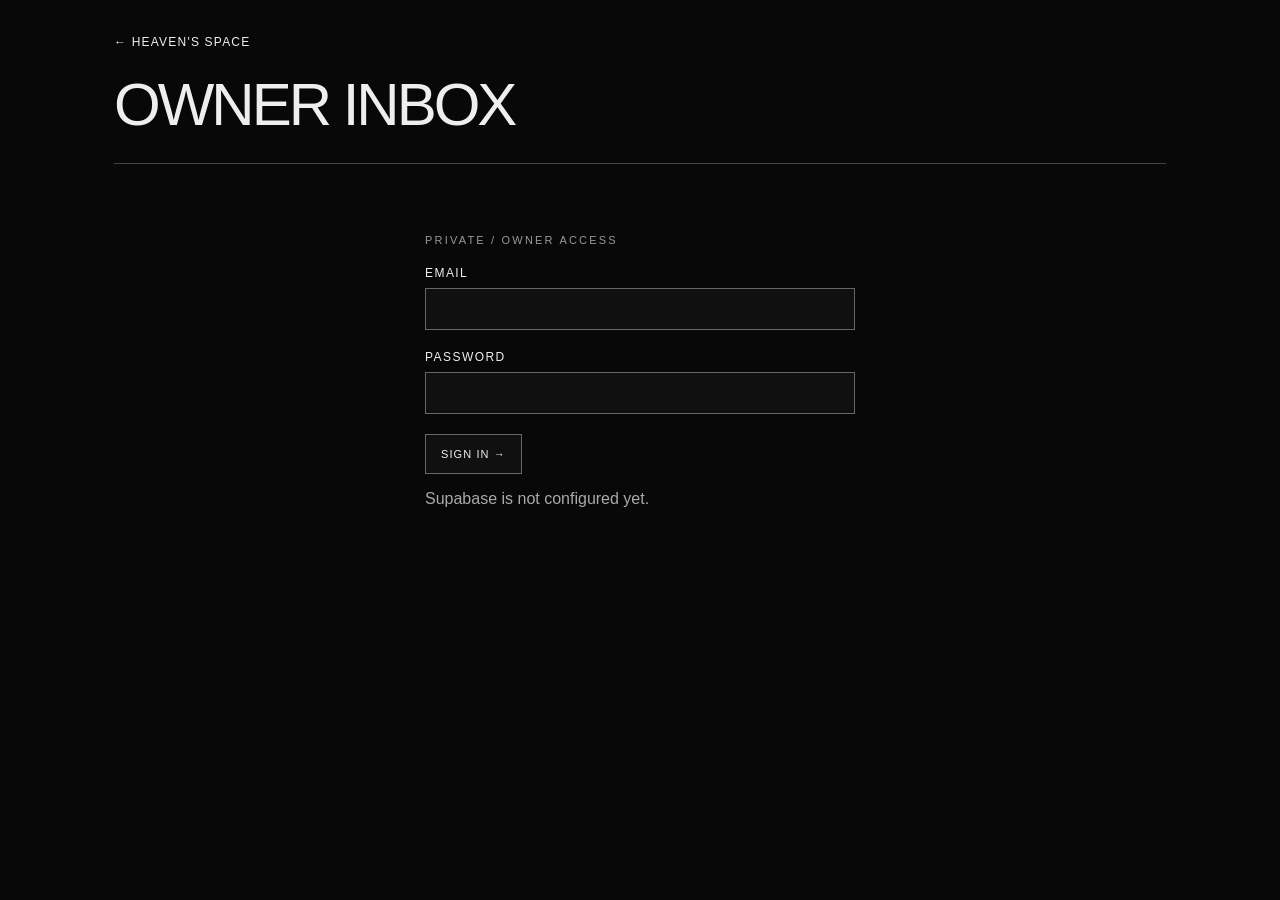
==== owner/index.html @ b5158f48 "Publish Heaven's Space portfolio" ====
<!doctype html>
<html lang="en"><head><meta charset="utf-8"><meta name="viewport" content="width=device-width,initial-scale=1"><title>Owner Inbox — Heaven's Space</title><link rel="stylesheet" href="owner.css"></head>
<body><main class="shell"><header><div><a href="../index.html">← HEAVEN'S SPACE</a><h1>OWNER INBOX</h1></div><button id="logout" hidden>LOG OUT</button></header>
<section id="login-panel"><p class="eyebrow">PRIVATE / OWNER ACCESS</p><form id="login-form"><label>Email<input id="login-email" type="email" autocomplete="username" required></label><label>Password<input id="login-password" type="password" autocomplete="current-password" required></label><button type="submit">SIGN IN →</button><p id="login-status" role="status"></p></form></section>
<section id="inbox-panel" hidden><div class="toolbar"><input id="search" type="search" placeholder="Search messages" aria-label="Search messages"><select id="filter" aria-label="Filter messages"><option value="all">All</option><option value="unread">Unread</option><option value="read">Read</option><option value="archived">Archived</option></select><button id="refresh">REFRESH</button></div><p id="inbox-status" role="status"></p><div id="message-list"></div></section>
</main><script src="../js/config.js"></script><script src="owner.js"></script></body></html>
---- owner/owner.css ----
:root{color-scheme:dark;font-family:Arial,sans-serif}*{box-sizing:border-box}body{margin:0;background:#080808;color:#eee}.shell{max-width:1100px;margin:auto;padding:32px 24px}header,.toolbar,.message-head,.actions{display:flex;align-items:center;justify-content:space-between;gap:14px;flex-wrap:wrap}header{border-bottom:1px solid #444;padding-bottom:24px}a{color:inherit;text-decoration:none;letter-spacing:.1em;font-size:12px}h1{font-size:clamp(30px,5vw,60px);font-weight:400;letter-spacing:-.05em;margin:20px 0 0}.eyebrow{font-size:11px;letter-spacing:.2em;color:#999}#login-panel{max-width:430px;margin:70px auto}label{display:block;margin:20px 0;font-size:12px;letter-spacing:.12em;text-transform:uppercase}input,select,button{font:inherit;background:#101010;color:#eee;border:1px solid #666;padding:13px 15px}label input{display:block;width:100%;margin-top:8px}button{cursor:pointer;letter-spacing:.1em;font-size:11px}button:hover,button:focus-visible{background:#eee;color:#111}button:disabled{opacity:.5;cursor:wait}.toolbar{margin:32px 0}.toolbar input{flex:1;min-width:180px}.message{border:1px solid #444;padding:22px;margin:15px 0;background:#0e0e0e}.message.unread{border-color:#ddd}.message.archived{opacity:.65}.message h2{font-size:20px;font-weight:400;margin:0}.meta{font-size:12px;color:#aaa;overflow-wrap:anywhere}.body{white-space:pre-wrap;overflow-wrap:anywhere;line-height:1.6;border-top:1px solid #333;padding-top:16px}.actions{justify-content:flex-start}#inbox-status,#login-status{min-height:24px;color:#aaa}@media(max-width:600px){.shell{padding:20px 15px}.toolbar>*{width:100%}.message{padding:16px}.actions button{flex:1}}
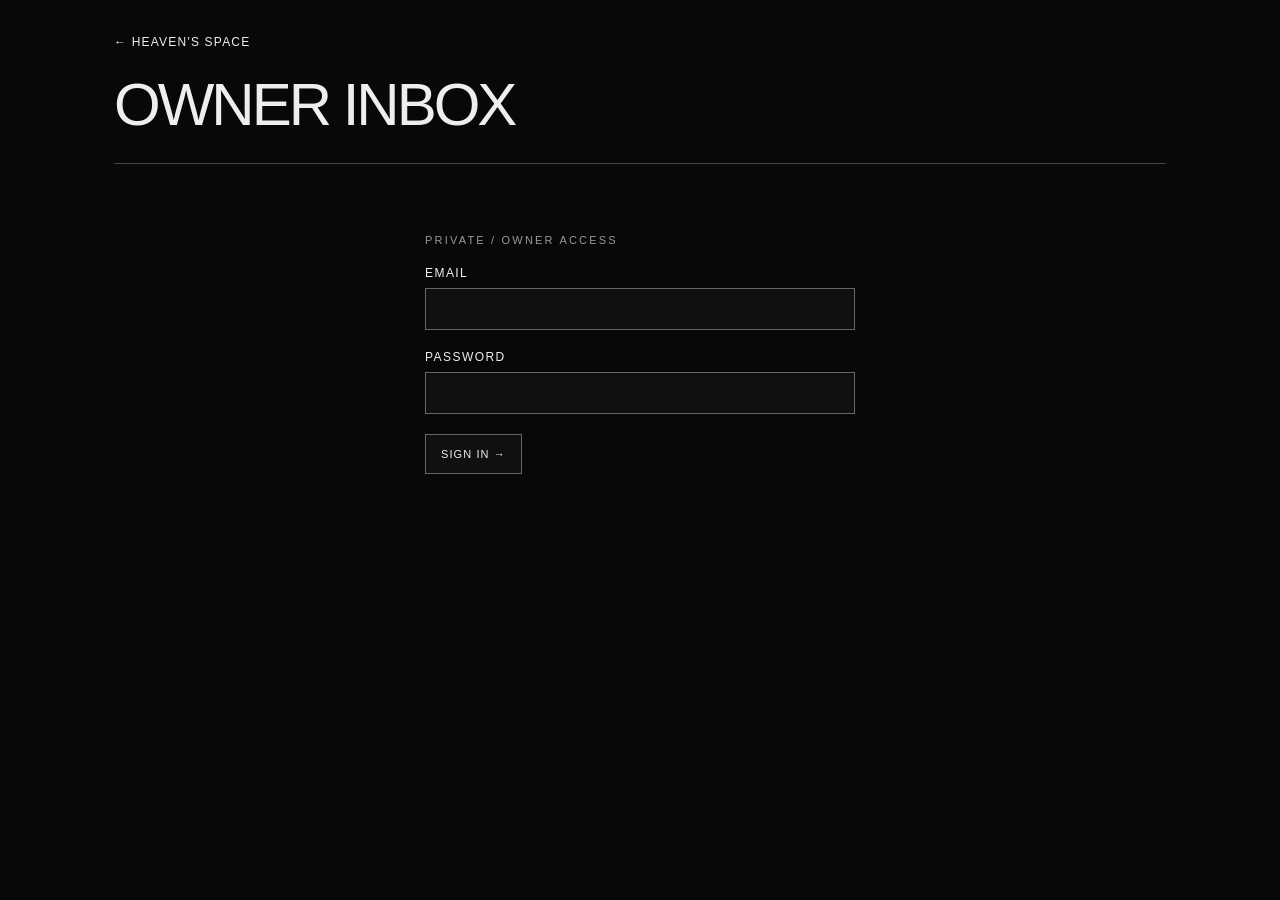
==== commit 9386f570: "Refresh browser config cache after backend setup" ====
--- a/owner/index.html
+++ b/owner/index.html
@@ -3,4 +3,4 @@
 <body><main class="shell"><header><div><a href="../index.html">← HEAVEN'S SPACE</a><h1>OWNER INBOX</h1></div><button id="logout" hidden>LOG OUT</button></header>
 <section id="login-panel"><p class="eyebrow">PRIVATE / OWNER ACCESS</p><form id="login-form"><label>Email<input id="login-email" type="email" autocomplete="username" required></label><label>Password<input id="login-password" type="password" autocomplete="current-password" required></label><button type="submit">SIGN IN →</button><p id="login-status" role="status"></p></form></section>
 <section id="inbox-panel" hidden><div class="toolbar"><input id="search" type="search" placeholder="Search messages" aria-label="Search messages"><select id="filter" aria-label="Filter messages"><option value="all">All</option><option value="unread">Unread</option><option value="read">Read</option><option value="archived">Archived</option></select><button id="refresh">REFRESH</button></div><p id="inbox-status" role="status"></p><div id="message-list"></div></section>
-</main><script src="../js/config.js"></script><script src="owner.js"></script></body></html>
+</main><script src="../js/config.js?v=2"></script><script src="owner.js"></script></body></html>
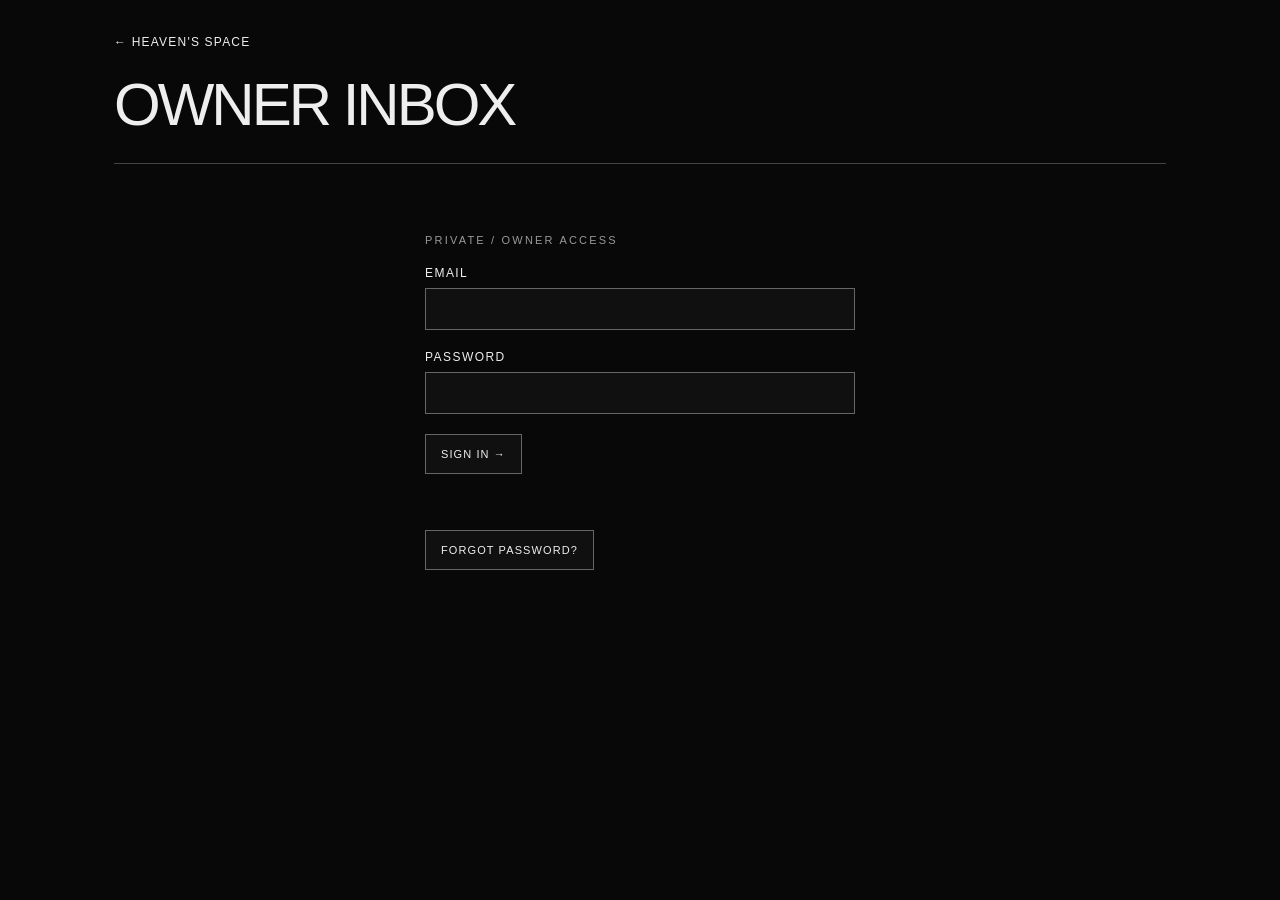
==== commit 9ae1a88a: "Add owner inbox password recovery flow" ====
--- a/owner/index.html
+++ b/owner/index.html
@@ -1,6 +1,8 @@
 <!doctype html>
 <html lang="en"><head><meta charset="utf-8"><meta name="viewport" content="width=device-width,initial-scale=1"><title>Owner Inbox — Heaven's Space</title><link rel="stylesheet" href="owner.css"></head>
 <body><main class="shell"><header><div><a href="../index.html">← HEAVEN'S SPACE</a><h1>OWNER INBOX</h1></div><button id="logout" hidden>LOG OUT</button></header>
-<section id="login-panel"><p class="eyebrow">PRIVATE / OWNER ACCESS</p><form id="login-form"><label>Email<input id="login-email" type="email" autocomplete="username" required></label><label>Password<input id="login-password" type="password" autocomplete="current-password" required></label><button type="submit">SIGN IN →</button><p id="login-status" role="status"></p></form></section>
+<section id="login-panel"><p class="eyebrow">PRIVATE / OWNER ACCESS</p><form id="login-form"><label>Email<input id="login-email" type="email" autocomplete="username" required></label><label>Password<input id="login-password" type="password" autocomplete="current-password" required></label><button type="submit">SIGN IN →</button><p id="login-status" role="status"></p></form><button id="forgot-password" class="text-button" type="button">FORGOT PASSWORD?</button></section>
+<section id="password-panel" hidden><p class="eyebrow">ACCOUNT SETUP / PASSWORD RESET</p><h2>Choose a password</h2><form id="password-form"><label>New password<input id="new-password" type="password" autocomplete="new-password" minlength="8" required></label><label>Confirm new password<input id="confirm-password" type="password" autocomplete="new-password" minlength="8" required></label><button type="submit">SAVE PASSWORD →</button><p id="password-status" role="status"></p></form></section>
+<form id="reset-form" hidden><p>Enter your account email and we’ll send a password reset link if the account is eligible.</p><label>Email<input id="reset-email" type="email" autocomplete="email" required></label><button type="submit">SEND RESET LINK →</button><p id="reset-status" role="status"></p></form>
 <section id="inbox-panel" hidden><div class="toolbar"><input id="search" type="search" placeholder="Search messages" aria-label="Search messages"><select id="filter" aria-label="Filter messages"><option value="all">All</option><option value="unread">Unread</option><option value="read">Read</option><option value="archived">Archived</option></select><button id="refresh">REFRESH</button></div><p id="inbox-status" role="status"></p><div id="message-list"></div></section>
 </main><script src="../js/config.js?v=2"></script><script src="owner.js"></script></body></html>
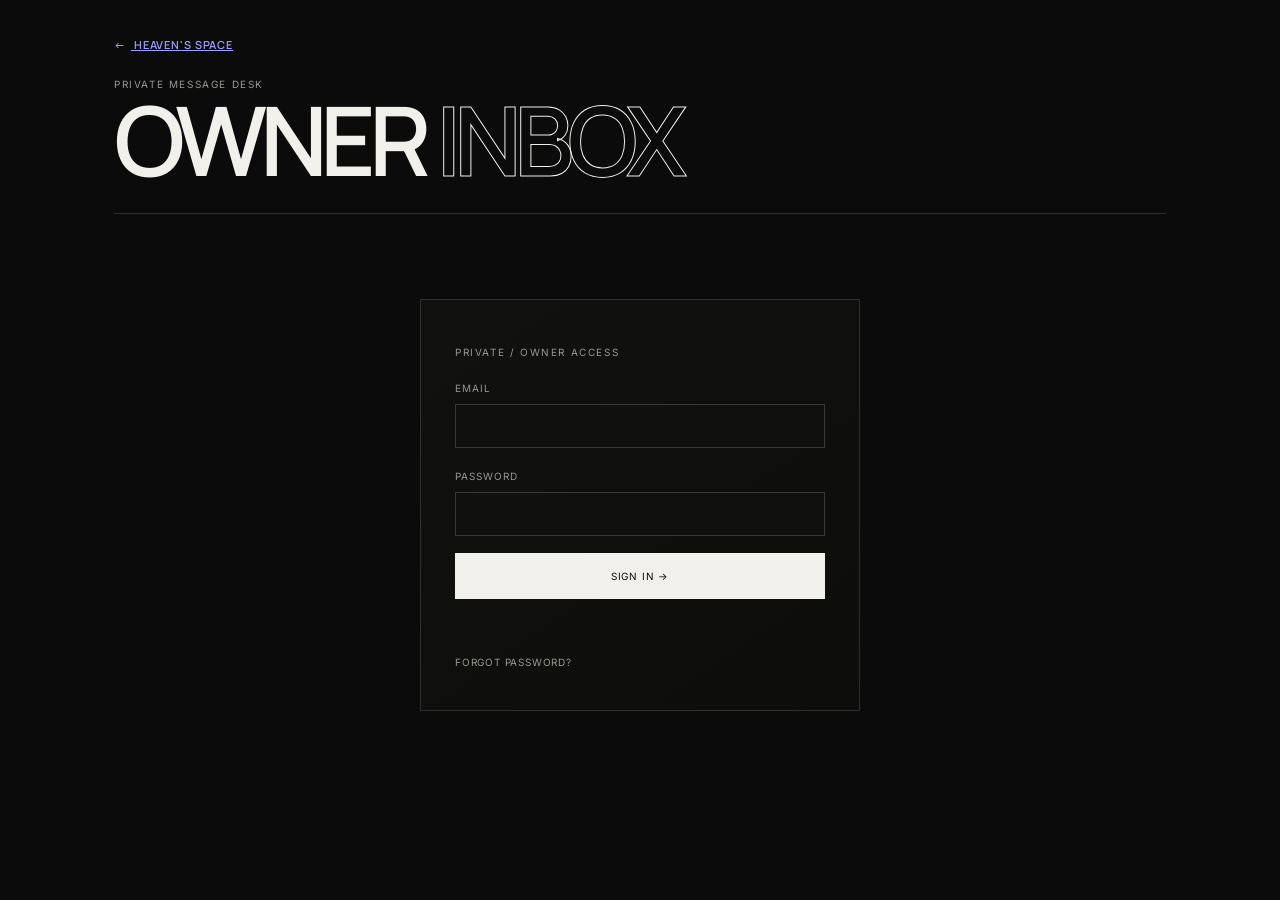
==== commit 2a93b2f6: "Refresh Heaven's Space owner inbox" ====
--- a/owner/index.html
+++ b/owner/index.html
@@ -1,8 +1,13 @@
 <!doctype html>
-<html lang="en"><head><meta charset="utf-8"><meta name="viewport" content="width=device-width,initial-scale=1"><title>Owner Inbox — Heaven's Space</title><link rel="stylesheet" href="owner.css"></head>
-<body><main class="shell"><header><div><a href="../index.html">← HEAVEN'S SPACE</a><h1>OWNER INBOX</h1></div><button id="logout" hidden>LOG OUT</button></header>
+<html lang="en"><head><meta charset="utf-8"><meta name="viewport" content="width=device-width,initial-scale=1"><meta name="theme-color" content="#0b0b0b"><title>Owner Inbox — Heaven's Space</title><link rel="icon" type="image/png" href="../assets/heavens-space-logo.png"><link rel="stylesheet" href="owner.css?v=3"><style>.search-wrap{margin:0;text-transform:none;letter-spacing:normal}.search-wrap input{display:inline-block;width:auto;margin:0}.actions .reply-action{display:inline-flex;align-items:center;padding:8px 10px;text-decoration:none}</style></head>
+<body><main class="shell"><header><div><a class="back-link" href="../index.html"><span aria-hidden="true">←</span> HEAVEN'S SPACE</a><p class="eyebrow header-note">PRIVATE MESSAGE DESK</p><h1>OWNER <em>INBOX</em></h1></div><button id="logout" class="quiet-button" hidden>LOG OUT <span aria-hidden="true">↗</span></button></header>
 <section id="login-panel"><p class="eyebrow">PRIVATE / OWNER ACCESS</p><form id="login-form"><label>Email<input id="login-email" type="email" autocomplete="username" required></label><label>Password<input id="login-password" type="password" autocomplete="current-password" required></label><button type="submit">SIGN IN →</button><p id="login-status" role="status"></p></form><button id="forgot-password" class="text-button" type="button">FORGOT PASSWORD?</button></section>
 <section id="password-panel" hidden><p class="eyebrow">ACCOUNT SETUP / PASSWORD RESET</p><h2>Choose a password</h2><form id="password-form"><label>New password<input id="new-password" type="password" autocomplete="new-password" minlength="8" required></label><label>Confirm new password<input id="confirm-password" type="password" autocomplete="new-password" minlength="8" required></label><button type="submit">SAVE PASSWORD →</button><p id="password-status" role="status"></p></form></section>
 <form id="reset-form" hidden><p>Enter your account email and we’ll send a password reset link if the account is eligible.</p><label>Email<input id="reset-email" type="email" autocomplete="email" required></label><button type="submit">SEND RESET LINK →</button><p id="reset-status" role="status"></p></form>
-<section id="inbox-panel" hidden><div class="toolbar"><input id="search" type="search" placeholder="Search messages" aria-label="Search messages"><select id="filter" aria-label="Filter messages"><option value="all">All</option><option value="unread">Unread</option><option value="read">Read</option><option value="archived">Archived</option></select><button id="refresh">REFRESH</button></div><p id="inbox-status" role="status"></p><div id="message-list"></div></section>
-</main><script src="../js/config.js?v=2"></script><script src="owner.js"></script></body></html>
+<section id="inbox-panel" hidden aria-label="Messages">
+  <div class="inbox-intro"><div><p class="eyebrow">YOUR CONVERSATIONS</p><h2>Every idea starts<br>with a <em>message.</em></h2></div><p class="shortcut-hint"><kbd>/</kbd> to search <span>·</span> <kbd>ESC</kbd> to clear</p></div>
+  <div class="stats" aria-label="Message totals"><article class="stat-card"><span class="stat-label">TOTAL MESSAGES</span><strong id="total-count">—</strong><span class="stat-detail">in your inbox</span></article><article class="stat-card stat-unread"><span class="stat-label">NEEDS A LOOK</span><strong id="unread-count">—</strong><span class="stat-detail">unread messages</span></article><article class="stat-card"><span class="stat-label">PUT ASIDE</span><strong id="archived-count">—</strong><span class="stat-detail">archived messages</span></article></div>
+  <div class="toolbar"><label class="search-wrap"><span aria-hidden="true">⌕</span><input id="search" type="search" placeholder="Search name, email, subject, or message" aria-label="Search messages"><button id="clear-search" type="button" aria-label="Clear search" hidden>×</button></label><select id="filter" aria-label="Filter messages"><option value="all">All active</option><option value="unread">Unread</option><option value="read">Read</option><option value="archived">Archived</option></select><select id="sort" aria-label="Sort messages"><option value="newest">Newest first</option><option value="oldest">Oldest first</option></select><button id="refresh" class="quiet-button"><span class="refresh-icon" aria-hidden="true">↻</span> REFRESH</button></div>
+  <div class="list-toolbar"><p id="inbox-status" role="status" aria-live="polite"></p><button id="mark-all-read" class="text-button" type="button" hidden>MARK UNREAD AS READ <span aria-hidden="true">→</span></button></div><div id="message-list"></div>
+</section>
+</main><script src="../js/config.js?v=2"></script><script src="owner.js?v=3"></script></body></html>
--- a/owner/owner.css
+++ b/owner/owner.css
@@ -1 +1,3 @@
-:root{color-scheme:dark;font-family:Arial,sans-serif}*{box-sizing:border-box}body{margin:0;background:#080808;color:#eee}.shell{max-width:1100px;margin:auto;padding:32px 24px}header,.toolbar,.message-head,.actions{display:flex;align-items:center;justify-content:space-between;gap:14px;flex-wrap:wrap}header{border-bottom:1px solid #444;padding-bottom:24px}a{color:inherit;text-decoration:none;letter-spacing:.1em;font-size:12px}h1{font-size:clamp(30px,5vw,60px);font-weight:400;letter-spacing:-.05em;margin:20px 0 0}.eyebrow{font-size:11px;letter-spacing:.2em;color:#999}#login-panel{max-width:430px;margin:70px auto}label{display:block;margin:20px 0;font-size:12px;letter-spacing:.12em;text-transform:uppercase}input,select,button{font:inherit;background:#101010;color:#eee;border:1px solid #666;padding:13px 15px}label input{display:block;width:100%;margin-top:8px}button{cursor:pointer;letter-spacing:.1em;font-size:11px}button:hover,button:focus-visible{background:#eee;color:#111}button:disabled{opacity:.5;cursor:wait}.toolbar{margin:32px 0}.toolbar input{flex:1;min-width:180px}.message{border:1px solid #444;padding:22px;margin:15px 0;background:#0e0e0e}.message.unread{border-color:#ddd}.message.archived{opacity:.65}.message h2{font-size:20px;font-weight:400;margin:0}.meta{font-size:12px;color:#aaa;overflow-wrap:anywhere}.body{white-space:pre-wrap;overflow-wrap:anywhere;line-height:1.6;border-top:1px solid #333;padding-top:16px}.actions{justify-content:flex-start}#inbox-status,#login-status{min-height:24px;color:#aaa}@media(max-width:600px){.shell{padding:20px 15px}.toolbar>*{width:100%}.message{padding:16px}.actions button{flex:1}}
+@import url('https://fonts.googleapis.com/css2?family=Inter:wght@400;500;600;700&family=Manrope:wght@500;600;700;800&display=swap');
+:root{color-scheme:dark;font-family:'Inter',Arial,sans-serif;--bg:#0b0b0b;--panel:#111110;--fg:#f2f0eb;--muted:#999791;--line:#30302e;--display:'Manrope',Arial,sans-serif;--ease:cubic-bezier(.22,1,.36,1)}
+*{box-sizing:border-box}html{scroll-behavior:smooth}body{min-height:100vh;margin:0;background:var(--bg);color:var(--fg);font-size:13px;line-height:1.6}.shell{max-width:1180px;margin:auto;padding:34px 5vw 90px}header,.toolbar,.message-head,.actions,.list-toolbar{display:flex;align-items:center;justify-content:space-between;gap:14px;flex-wrap:wrap}header{min-height:120px;border-bottom:1px solid var(--line);padding-bottom:28px}.back-link{font:600 11px var(--display);letter-spacing:.08em}.back-link span{display:inline-block;margin-right:5px;transition:transform .3s var(--ease)}.back-link:hover span{transform:translateX(-4px)}.header-note{margin:21px 0 2px}.eyebrow,.stat-label{font-size:10px;letter-spacing:.16em;color:var(--muted)}h1{font:600 clamp(2.8rem,8vw,6rem)/.95 var(--display);letter-spacing:-.075em;margin:0}h1 em,.inbox-intro h2 em{font-style:normal;color:transparent;-webkit-text-stroke:1px var(--fg)}button,input,select{font:inherit}button{cursor:pointer;letter-spacing:.08em;font-size:10px}.quiet-button,.toolbar select,.search-wrap{background:var(--panel);color:var(--fg);border:1px solid var(--line);padding:12px 14px}.quiet-button{transition:background .25s,color .25s,border-color .25s,transform .3s var(--ease)}.quiet-button:hover,.quiet-button:focus-visible{background:var(--fg);color:var(--bg);border-color:var(--fg)}.quiet-button:active{transform:scale(.97)}.quiet-button:disabled{opacity:.5;cursor:wait}#logout{align-self:flex-start;margin-top:8px}#login-panel,#password-panel,#reset-form{max-width:440px;margin:85px auto 30px;padding:34px;border:1px solid var(--line);background:linear-gradient(145deg,#111110,#0d0d0c);animation:panel-in .7s var(--ease) both}#login-panel h2,#password-panel h2{font:600 28px var(--display);letter-spacing:-.05em}label{display:block;margin:20px 0 17px;font-size:10px;letter-spacing:.1em;text-transform:uppercase;color:var(--muted)}label input{display:block;width:100%;margin-top:8px}.login-panel input,input,select{min-width:0;background:#10100f;color:var(--fg);border:1px solid #3a3936;padding:13px 14px;outline:0}input:focus,select:focus{border-color:var(--fg)}#login-form button,#password-form button,#reset-form button{width:100%;padding:14px;border:1px solid var(--fg);background:var(--fg);color:var(--bg);transition:transform .3s var(--ease),opacity .2s}#login-form button:hover,#password-form button:hover,#reset-form button:hover{transform:translateY(-2px)}.text-button{padding:6px 0;border:0;background:none;color:var(--muted);font-size:10px;transition:color .2s}.text-button:hover{color:var(--fg)}#login-status,#password-status,#reset-status{min-height:25px;color:var(--muted);font-size:12px}.inbox-intro{display:flex;justify-content:space-between;align-items:end;gap:30px;margin:54px 0 28px}.inbox-intro .eyebrow{margin:0 0 12px}.inbox-intro h2{font:600 clamp(2.4rem,5vw,4.2rem)/.98 var(--display);letter-spacing:-.07em;margin:0}.shortcut-hint{color:var(--muted);font-size:11px}.shortcut-hint span{padding:0 7px}.shortcut-hint kbd{font:10px var(--display);color:var(--fg);border:1px solid var(--line);padding:3px 6px}.stats{display:grid;grid-template-columns:repeat(3,1fr);gap:12px;margin:0 0 28px}.stat-card{display:flex;min-height:128px;flex-direction:column;align-items:flex-start;justify-content:center;gap:2px;padding:20px 22px;border:1px solid var(--line);background:linear-gradient(135deg,#111110,#0c0c0b);animation:panel-in .65s var(--ease) both;transition:transform .35s var(--ease),border-color .3s}.stat-card:nth-child(2){animation-delay:.08s}.stat-card:nth-child(3){animation-delay:.16s}.stat-card:hover{transform:translateY(-3px);border-color:#66645e}.stat-card strong{font:600 34px var(--display);letter-spacing:-.06em}.stat-detail{font-size:11px;color:var(--muted)}.stat-unread strong{color:var(--fg)}.toolbar{margin:0 0 15px}.toolbar select{min-height:44px}.search-wrap{display:flex;align-items:center;gap:10px;flex:1;min-width:220px;min-height:44px;padding:0 12px}.search-wrap>span{font-size:20px;color:var(--muted)}.search-wrap input{flex:1;width:100%;border:0;background:transparent;padding:11px 0}.search-wrap input::-webkit-search-cancel-button{filter:grayscale(1)}#clear-search{border:0;background:none;color:var(--muted);font-size:18px;padding:0 3px}.refresh-icon{display:inline-block;font-size:16px;vertical-align:-1px}.refreshing .refresh-icon{animation:spin .8s linear infinite}.list-toolbar{min-height:45px;margin:3px 0 8px}#inbox-status{min-height:24px;margin:8px 0;color:var(--muted);font-size:11px}.message-list-empty{border:1px dashed #3a3936;padding:45px 20px;text-align:center;color:var(--muted);animation:panel-in .5s var(--ease) both}.message-list-empty strong{display:block;color:var(--fg);font:600 18px var(--display);margin-bottom:4px}.message{position:relative;border:1px solid var(--line);padding:22px 24px;margin:12px 0;background:linear-gradient(125deg,#111110,#0d0d0c);animation:card-in .55s var(--ease) both;animation-delay:calc(var(--card-index,0)*45ms);transition:transform .3s var(--ease),border-color .3s,background .3s}.message:hover{transform:translateY(-2px);border-color:#55534e}.message.unread{border-left:2px solid var(--fg)}.message.archived{opacity:.7}.message-head{align-items:flex-start}.message h2{font:600 18px var(--display);letter-spacing:-.025em;margin:0}.meta{font-size:11px;color:var(--muted);overflow-wrap:anywhere}.message .meta{margin:6px 0}.message-head time{white-space:nowrap}.body{white-space:pre-wrap;overflow-wrap:anywhere;line-height:1.75;border-top:1px solid var(--line);padding-top:15px;margin:17px 0;color:#d3d1cc}.actions{justify-content:flex-start;border-top:1px solid var(--line);padding-top:14px;margin-top:16px}.actions button{padding:8px 10px;border:1px solid var(--line);background:transparent;color:var(--muted);transition:color .2s,border-color .2s,background .2s}.actions button:hover,.actions button:focus-visible{color:var(--fg);border-color:var(--fg)}.actions .reply-action{margin-left:auto;color:var(--fg);border-color:#55534e}.actions .reply-action:hover{background:var(--fg);color:var(--bg)}:focus-visible{outline:1px solid var(--fg);outline-offset:3px}[hidden]{display:none!important}@keyframes panel-in{from{opacity:0;transform:translateY(12px)}to{opacity:1;transform:translateY(0)}}@keyframes card-in{from{opacity:0;transform:translateY(10px)}to{opacity:1;transform:translateY(0)}}@keyframes spin{to{transform:rotate(360deg)}}@media(max-width:760px){.shell{padding:24px 6vw 65px}.inbox-intro{margin-top:40px;align-items:flex-start;flex-direction:column;gap:12px}.stats{gap:8px}.stat-card{min-height:108px;padding:14px}.stat-card strong{font-size:28px}.stat-label{font-size:9px}.toolbar{align-items:stretch}.search-wrap{flex-basis:100%}.toolbar select{flex:1}.toolbar #refresh{flex:0 0 auto}.message{padding:18px}.message-head{flex-direction:column;gap:2px}.actions{gap:7px}.actions button{flex:1}.actions .reply-action{margin-left:0}}@media(max-width:460px){#login-panel,#password-panel,#reset-form{margin-top:50px;padding:23px 18px}.stats{grid-template-columns:1fr}.stat-card{min-height:88px}.toolbar select,.toolbar #refresh{width:100%}.actions{display:grid;grid-template-columns:1fr 1fr}.actions .reply-action{grid-column:1/-1}}@media(prefers-reduced-motion:reduce){*,*::before,*::after{scroll-behavior:auto!important;animation-duration:.01ms!important;animation-iteration-count:1!important;transition-duration:.01ms!important}}
